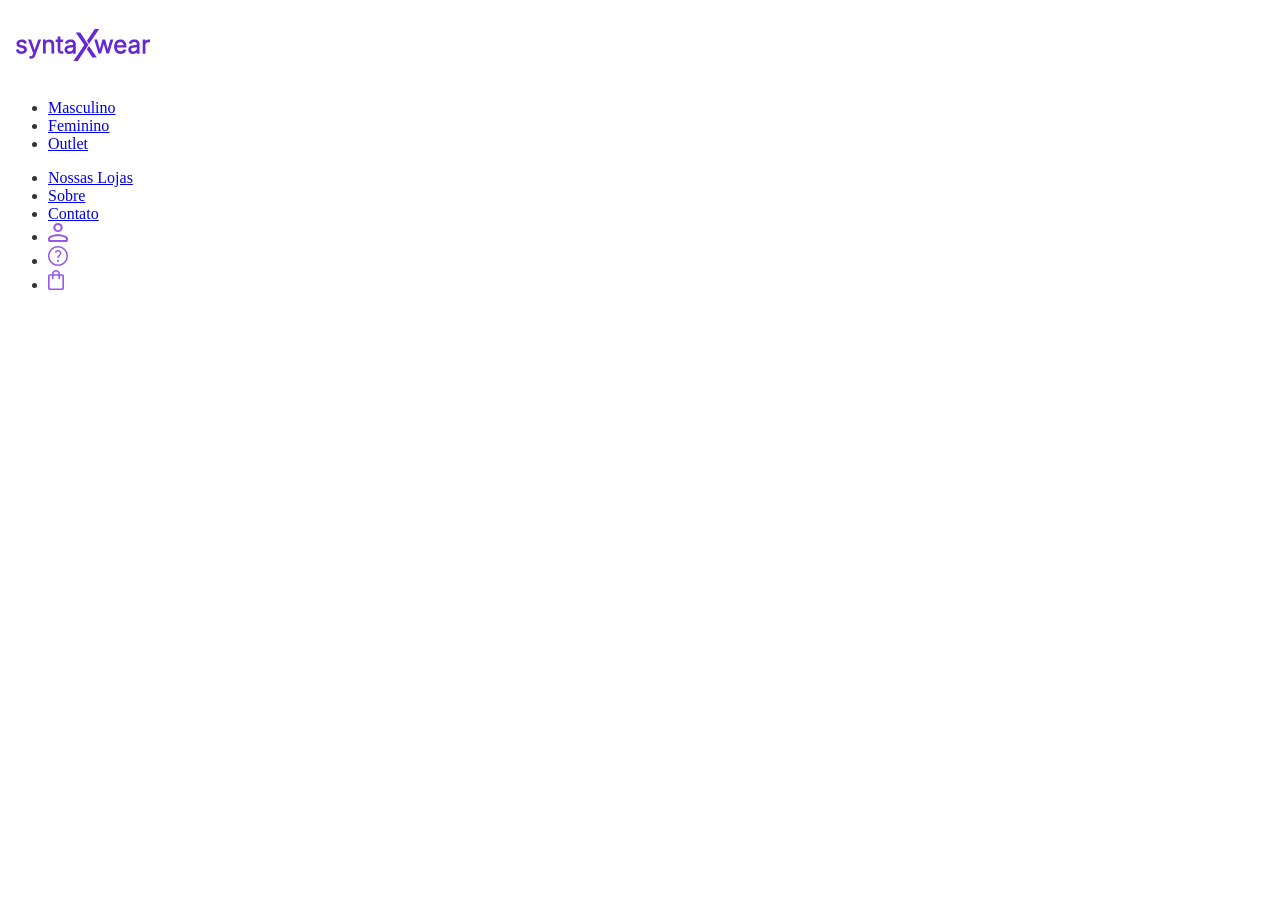
==== index.html @ de4ca4df "alteração do index" ====
<!DOCTYPE html>
<html lang="pt-br">

<head>
  <meta charset="UTF-8">
  <meta name="viewport" content="width=device-width, initial-scale=1.0">
  <title>SyntaxWear - Tênis e Moda Urbana </title>
  <link rel="stylesheet" href="/css/base.css">
  <link rel="stylesheet" href="/css/layout.css">
</head>

<body>
  <header class="site-header">
    <!-- logo e navegação -->
    <h1 class="logo">
      <a href="/" title="SyntaxWear - Tênis e Moda Urbana">
        <img src="./images/logo/logo.svg" alt="Logo da SyntaxWear -Tênis e Moda Urbana"></a>
        
    </h1>

    <nav class="nav-center" aria-label="Categorias Principais">
      <ul>
        <li><a href="#"> Masculino </a></li>
        <li><a href="#"> Feminino </a></li>
        <li><a href="#"> Outlet </a></li>
      </ul>
    </nav>

    <nav class="nav-right" aria-label="Acesso rápido">
      <ul>
        <li><a href="#"> Nossas Lojas </a></li>
        <li><a href="#"> Sobre </a></li>
        <li><a href="#"> Contato </a></li>
        <li>
          <a href="#" aria-label="Minha conta">
            <img src="./images/icons/user.svg" alt="Minha conta"> </a>
        </li>
        <li>
          <a href="#" aria-label="Ajuda"> <img src="./images/icons/help.svg" alt="Ajuda">
          </a>
        </li>
        <li>
          <a href="#" aria-label="Carrinho"> <img src="./images/icons/bag.svg" alt="Carrinho"> </a>
        </li>
      </ul>

  </header>

  <main>
    <section class="hero-section">
      <!-- seção de hero -->
    </section>

    <section class="shoe-categories">
      <!-- seção de categorias de tênis -->
    </section>

    <section class="featured-products-section">
      <!-- seção de produtos em destaque -->
    </section>
  </main>

  <footer class="site-footer">
    <!-- informções de contato e links -->
  </footer>
</body>

</html>
---- css/base.css ----
/* base.css */
body{
    font-family: var(--fonte-principal);
    color: #333333
}
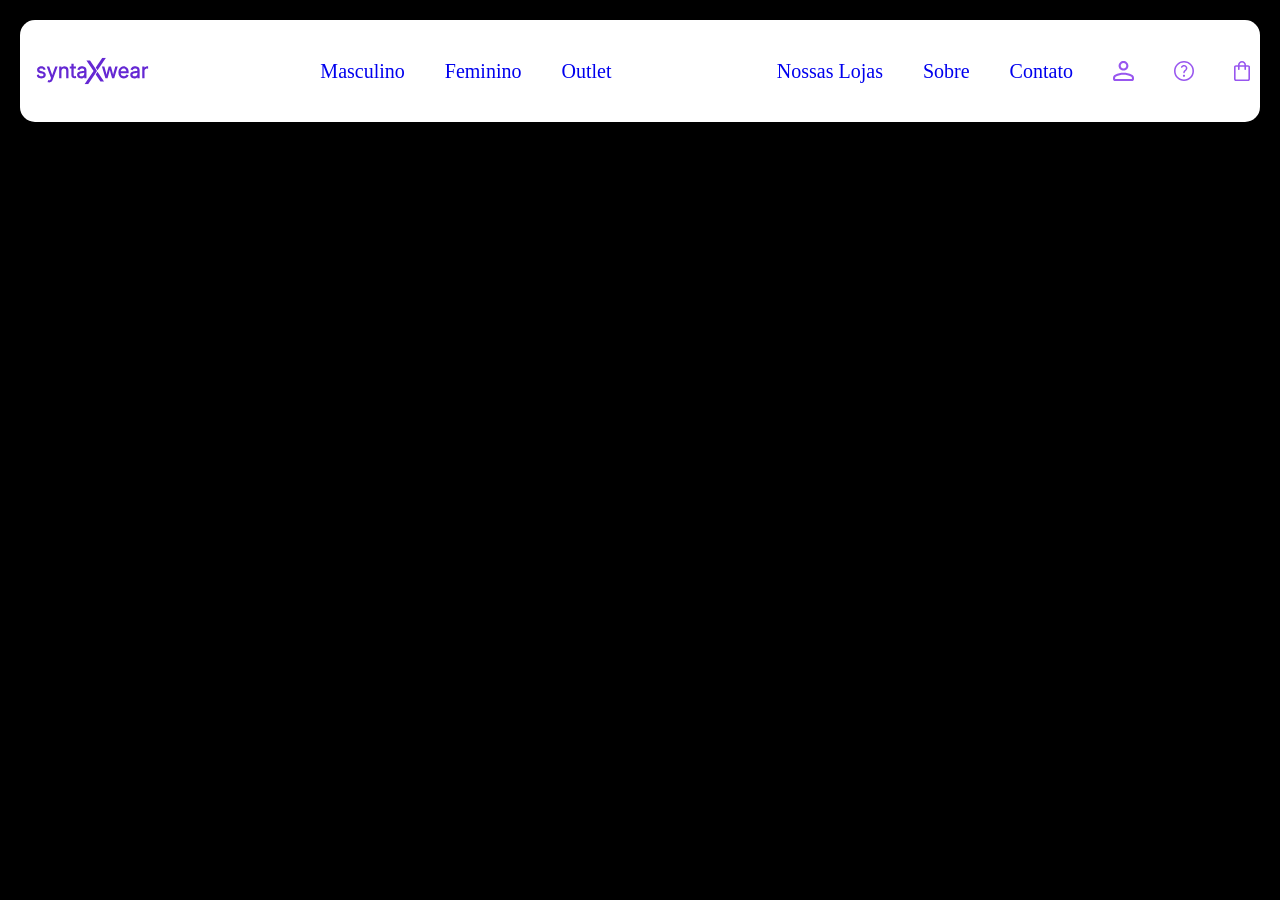
==== commit dcc33d80: "feat: adiciona header com estilização desktop" ====
--- a/index.html
+++ b/index.html
@@ -5,17 +5,19 @@
   <meta charset="UTF-8">
   <meta name="viewport" content="width=device-width, initial-scale=1.0">
   <title>SyntaxWear - Tênis e Moda Urbana </title>
-  <link rel="stylesheet" href="/css/base.css">
+  <link rel="stylesheet" href="./css/components/reset.css">
+  <link rel="stylesheet" href="./css/variables.css">
+  <link rel="stylesheet" href="./css/base.css">
   <link rel="stylesheet" href="/css/layout.css">
+  <link rel="stylesheet" href="./css/components/header.css">
 </head>
 
 <body>
-  <header class="site-header">
+  <header class="header">
     <!-- logo e navegação -->
     <h1 class="logo">
       <a href="/" title="SyntaxWear - Tênis e Moda Urbana">
-        <img src="./images/logo/logo.svg" alt="Logo da SyntaxWear -Tênis e Moda Urbana"></a>
-        
+        <img src="./images/logo/logo.svg" alt="Logo da SyntaxWear -Tênis e Moda Urbana"></a>        
     </h1>
 
     <nav class="nav-center" aria-label="Categorias Principais">
--- a/css/base.css
+++ b/css/base.css
@@ -1,5 +1,6 @@
 /* base.css */
 body{
     font-family: var(--fonte-principal);
-    color: #333333
+    color: #333333;
+    background-color: #000000;
 }
--- a/css/components/header.css
+++ b/css/components/header.css
@@ -0,0 +1,50 @@
+/* header.css */
+.header {
+  position: fixed;
+  top: 20px;
+  left: 50%;
+  transform: translateX(-50%);
+  width: calc(100% - 40px);
+  border-radius: 15px;
+  z-index: 999;
+  display: flex;
+  justify-content: space-between;
+  align-items: center;
+  padding: 20px 10px;
+  background-color:#ffff;
+}
+
+.logo img{
+    height: 40px;
+}
+
+.nav-center ul{
+      
+    display: flex;
+    gap: 2.5rem;
+}
+
+.nav-center a, 
+.nav-right a{
+    font-size: 1.25rem;
+}
+
+.nav-center a:hover, 
+.nav-right a:hover{
+    color: #fff;
+}
+
+.nav-right ul{
+    display: flex;
+    gap: 2.5rem;
+    align-items: center;
+}
+
+.nav-right img{
+    height: 20px;
+}
+
+.nav-right a:hover img{
+    opacity: 0.7;
+    
+}
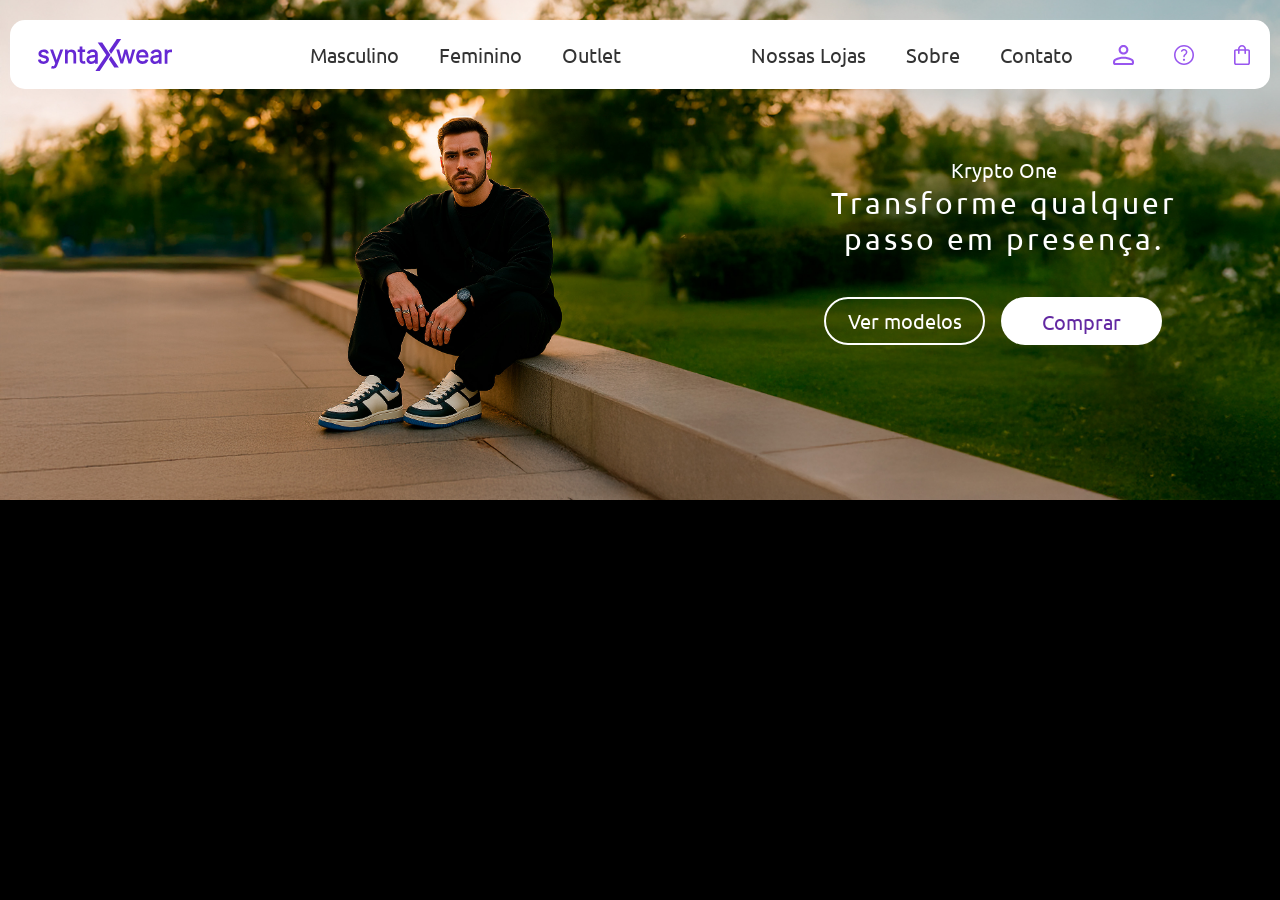
==== commit bc67aa77: "feat: adiciona o hero a página" ====
--- a/index.html
+++ b/index.html
@@ -6,10 +6,11 @@
   <meta name="viewport" content="width=device-width, initial-scale=1.0">
   <title>SyntaxWear - Tênis e Moda Urbana </title>
   <link rel="stylesheet" href="./css/components/reset.css">
-  <link rel="stylesheet" href="./css/variables.css">
+  <link rel="stylesheet" href="./css/components/variables.css">
   <link rel="stylesheet" href="./css/base.css">
   <link rel="stylesheet" href="/css/layout.css">
   <link rel="stylesheet" href="./css/components/header.css">
+  <link rel="stylesheet" href="./css/components/hero.css">
 </head>
 
 <body>
@@ -51,6 +52,18 @@
   <main>
     <section class="hero-section">
       <!-- seção de hero -->
+       <div class="hero-overlay">
+
+     
+       <div class="hero-content">
+        <span class="hero-subtitle">Krypto One</span>
+        <h2 class="hero-title">Transforme qualquer passo em presença.</h2>
+        <div class="hero-buttons">
+        <a class="btn btn-outline" href="#">Ver modelos</a>
+        <a class="btn btn-filled" href="#">Comprar</a>
+       </div>
+         </div>
+       </div>
     </section>
 
     <section class="shoe-categories">
--- a/css/components/variables.css
+++ b/css/components/variables.css
@@ -0,0 +1,5 @@
+@import url('https://fonts.googleapis.com/css2?family=Ubuntu:itial,wght@0;300;0,400;0,500;0,700;1,300;1,400;1,500;1,700&display=swap');
+
+:root {
+  --fonte-principal: 'Ubuntu', sans-serif;
+}
--- a/css/components/header.css
+++ b/css/components/header.css
@@ -4,18 +4,19 @@
   top: 20px;
   left: 50%;
   transform: translateX(-50%);
-  width: calc(100% - 40px);
+  width: 1260px;
   border-radius: 15px;
   z-index: 999;
   display: flex;
   justify-content: space-between;
   align-items: center;
-  padding: 20px 10px;
+  padding: 0.225rem 1.25rem;
   background-color:#ffff;
 }
 
 .logo img{
-    height: 40px;
+    height: 48px;
+    
 }
 
 .nav-center ul{
@@ -27,11 +28,12 @@
 .nav-center a, 
 .nav-right a{
     font-size: 1.25rem;
+    color:#333333;
 }
 
 .nav-center a:hover, 
 .nav-right a:hover{
-    color: #fff;
+    color: #eb2121;
 }
 
 .nav-right ul{
@@ -45,6 +47,18 @@
 }
 
 .nav-right a:hover img{
-    opacity: 0.7;
-    
+    opacity: 0.7;    
+}
+
+.nav-container{
+    display: flex;
+    justify-content: space-between;
+    align-items: center;
+    width: 100%;
+    flex:1;
+    margin-left: 10rem;
+}
+
+.menu-toggle{
+    display: none;
 }
--- a/css/components/hero.css
+++ b/css/components/hero.css
@@ -0,0 +1,70 @@
+/* hero.css */
+.hero-section{
+    background: url(../../images/banners/hero.jpg) no-repeat center;
+    background-size: cover;
+    height: 500px;
+    position: relative;    
+}
+
+.hero-overlay{
+   width: 100%;
+   height: 100%;
+   display: flex;
+    align-items: center;
+    justify-content: flex-end;
+    padding: 0 6rem;
+}
+
+.hero-content{
+    color: #ffffff;
+    max-width: 360px;
+    text-align: center;
+}
+
+.hero-buttons{
+    display: flex;
+    gap: 16px;
+   
+}
+.hero-content .hero-title{
+    font-size: 1.87rem;
+    margin-bottom: 40px;
+    font-weight: 400;
+    line-height: 36px;
+    letter-spacing: 3px;
+}
+
+.hero-content .hero-subtitle{
+    font-size: 1.25rem;
+    font-weight: 400;
+}
+
+.btn{
+    font-size: 1.25rem;
+    width: 161px;
+    height: 48px;
+    border-radius: 25px;
+    text-decoration: none;
+    color: #ffffff;
+    font-weight: 400;
+    padding: 10px 20px;
+    transition: background-color 0.3s, border 0.3s, color 0.3s;
+}
+
+.btn-outline{
+    border: 2px solid #ffffff;
+    background-color: transparent;
+    line-height: 23px;
+   }
+
+.btn-filled{
+    background-color: #ffffff;
+    color: #6329A2;
+}
+
+.btn:hover{
+    background-color: #6329A2;
+    color: #ffffff;
+    border-color: #6329A2;
+    opacity: 0.7;
+}
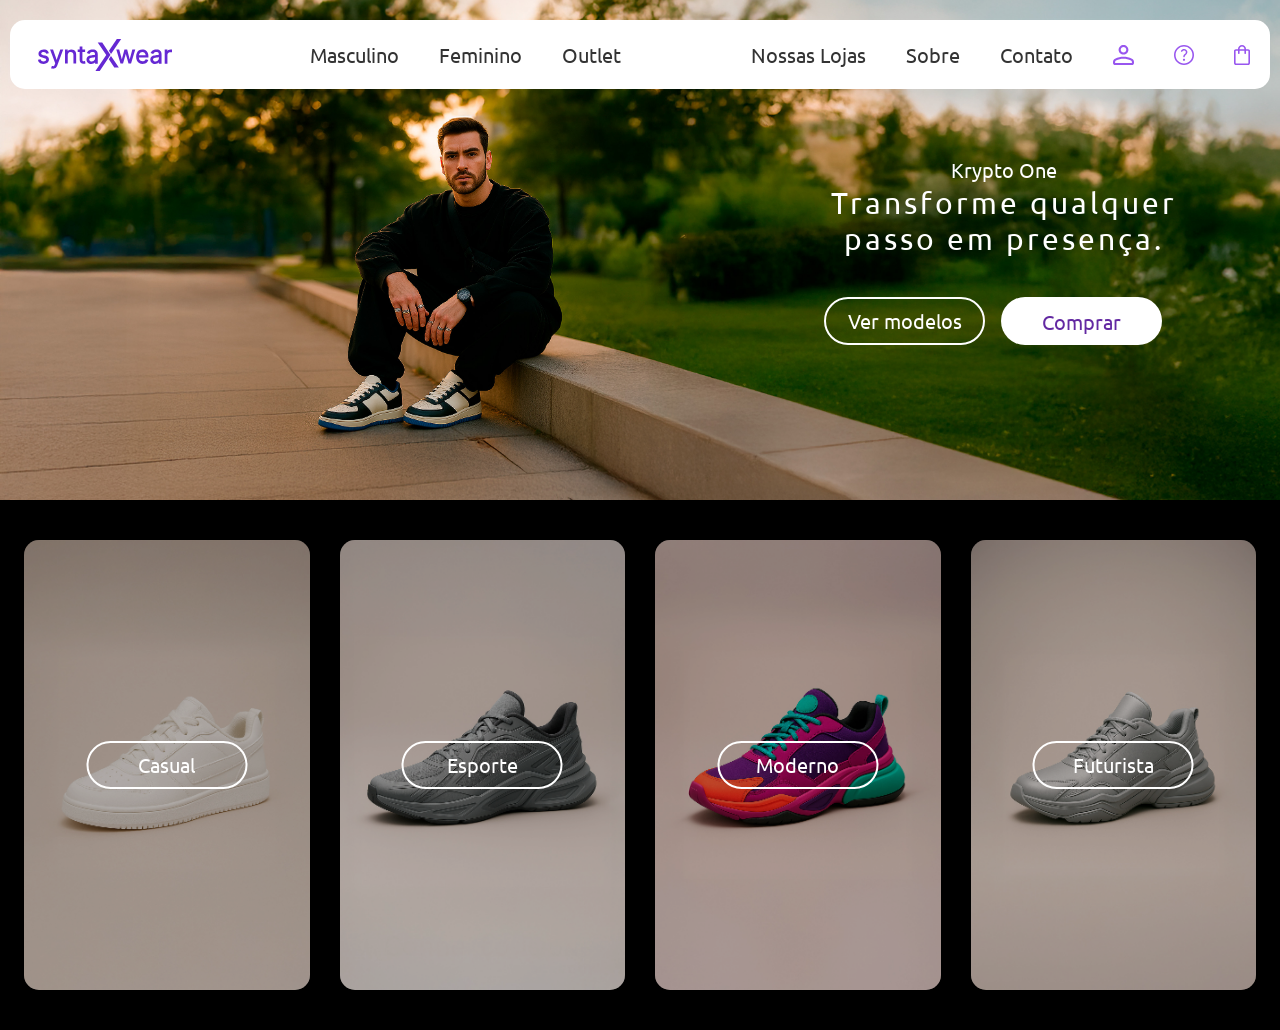
==== commit e029f97b: "alteração nos arquivos" ====
--- a/index.html
+++ b/index.html
@@ -5,12 +5,14 @@
   <meta charset="UTF-8">
   <meta name="viewport" content="width=device-width, initial-scale=1.0">
   <title>SyntaxWear - Tênis e Moda Urbana </title>
+  <meta name="description" content="Compre os melhores tênis e roupas urbanas na SyntaxWear. Descubra nossa coleção de moda urbana, com estilo e conforto para todas as ocasiões.">
   <link rel="stylesheet" href="./css/components/reset.css">
   <link rel="stylesheet" href="./css/components/variables.css">
   <link rel="stylesheet" href="./css/base.css">
   <link rel="stylesheet" href="/css/layout.css">
   <link rel="stylesheet" href="./css/components/header.css">
   <link rel="stylesheet" href="./css/components/hero.css">
+  <link rel="stylesheet" href="./css/components/product-category.css">
 </head>
 
 <body>
@@ -63,11 +65,39 @@
         <a class="btn btn-filled" href="#">Comprar</a>
        </div>
          </div>
-       </div>
+                </div>
     </section>
 
-    <section class="shoe-categories">
+    <section class="categories-section">
       <!-- seção de categorias de tênis -->
+              
+          <div class="category-card casual">
+            <a href="#" class="category-link">
+              <span class="overlay"></span>
+              <span class="category-name btn btn-outline">Casual</span>
+            </a>
+          </div> 
+
+          <div class="category-card esporte">
+            <a href="#" class="category-link">
+              <span class="overlay"></span>
+              <span class="category-name btn btn-outline">Esporte</span>
+            </a>
+          </div> 
+
+          <div class="category-card moderno">
+            <a href="#" class="category-link">
+              <span class="overlay"></span>
+              <span class="category-name btn btn-outline">Moderno</span>
+            </a>
+          </div>  
+
+          <div class="category-card futurista">
+            <a href="#" class="category-link">
+              <span class="overlay"></span>
+              <span class="category-name btn btn-outline">Futurista</span>
+            </a>
+          </div>                         
     </section>
 
     <section class="featured-products-section">
--- a/css/base.css
+++ b/css/base.css
@@ -3,4 +3,16 @@
     font-family: var(--fonte-principal);
     color: #333333;
     background-color: #000000;
-}+}
+
+.btn{
+    font-size: 1.25rem;
+    width: 161px;
+    height: 48px;
+    border-radius: 25px;
+    text-decoration: none;
+    color: #ffffff;
+    font-weight: 400;
+    padding: 10px 20px;
+    transition: background-color 0.3s, border 0.3s, color 0.3s;
+}
--- a/css/components/hero.css
+++ b/css/components/hero.css
@@ -39,17 +39,6 @@
     font-weight: 400;
 }
 
-.btn{
-    font-size: 1.25rem;
-    width: 161px;
-    height: 48px;
-    border-radius: 25px;
-    text-decoration: none;
-    color: #ffffff;
-    font-weight: 400;
-    padding: 10px 20px;
-    transition: background-color 0.3s, border 0.3s, color 0.3s;
-}
 
 .btn-outline{
     border: 2px solid #ffffff;
--- a/css/components/product-category.css
+++ b/css/components/product-category.css
@@ -0,0 +1,53 @@
+/* product-category.css */
+.categories-section{
+    padding: 40px 24px;
+    display: grid;
+    grid-template-columns: repeat(auto-fit, minmax(min(100%, 250px), 1fr));
+    gap: 30px;
+}
+
+.category-card{
+    position: relative;
+    width: 100%;
+    aspect-ratio: 317 / 500;
+    border-radius: 15px;
+    overflow: hidden;    
+}
+
+.overlay{
+    position: absolute;
+    inset: 0;
+    background-color: rgba(0, 0, 0, 0.25);
+    z-index: 1;
+}
+
+.category-name{
+    position: absolute;
+    left: 50%;
+    top: 50%;
+    transform: translate(-50%, -50%);
+    z-index: 2;
+    text-align: center;
+    
+    
+}
+
+.casual{
+    background: url(../../images/products/casual.jpg) no-repeat center;
+    background-size: cover;
+}
+
+.esporte{
+    background: url(../../images/products/esporte.jpg) no-repeat center;
+    background-size: cover;
+}
+
+.moderno{
+    background: url(../../images/products/moderno.jpg) no-repeat center;
+    background-size: cover;
+}
+
+.futurista{
+    background: url(../../images/products/futurista.jpg) no-repeat center;
+    background-size: cover;
+}
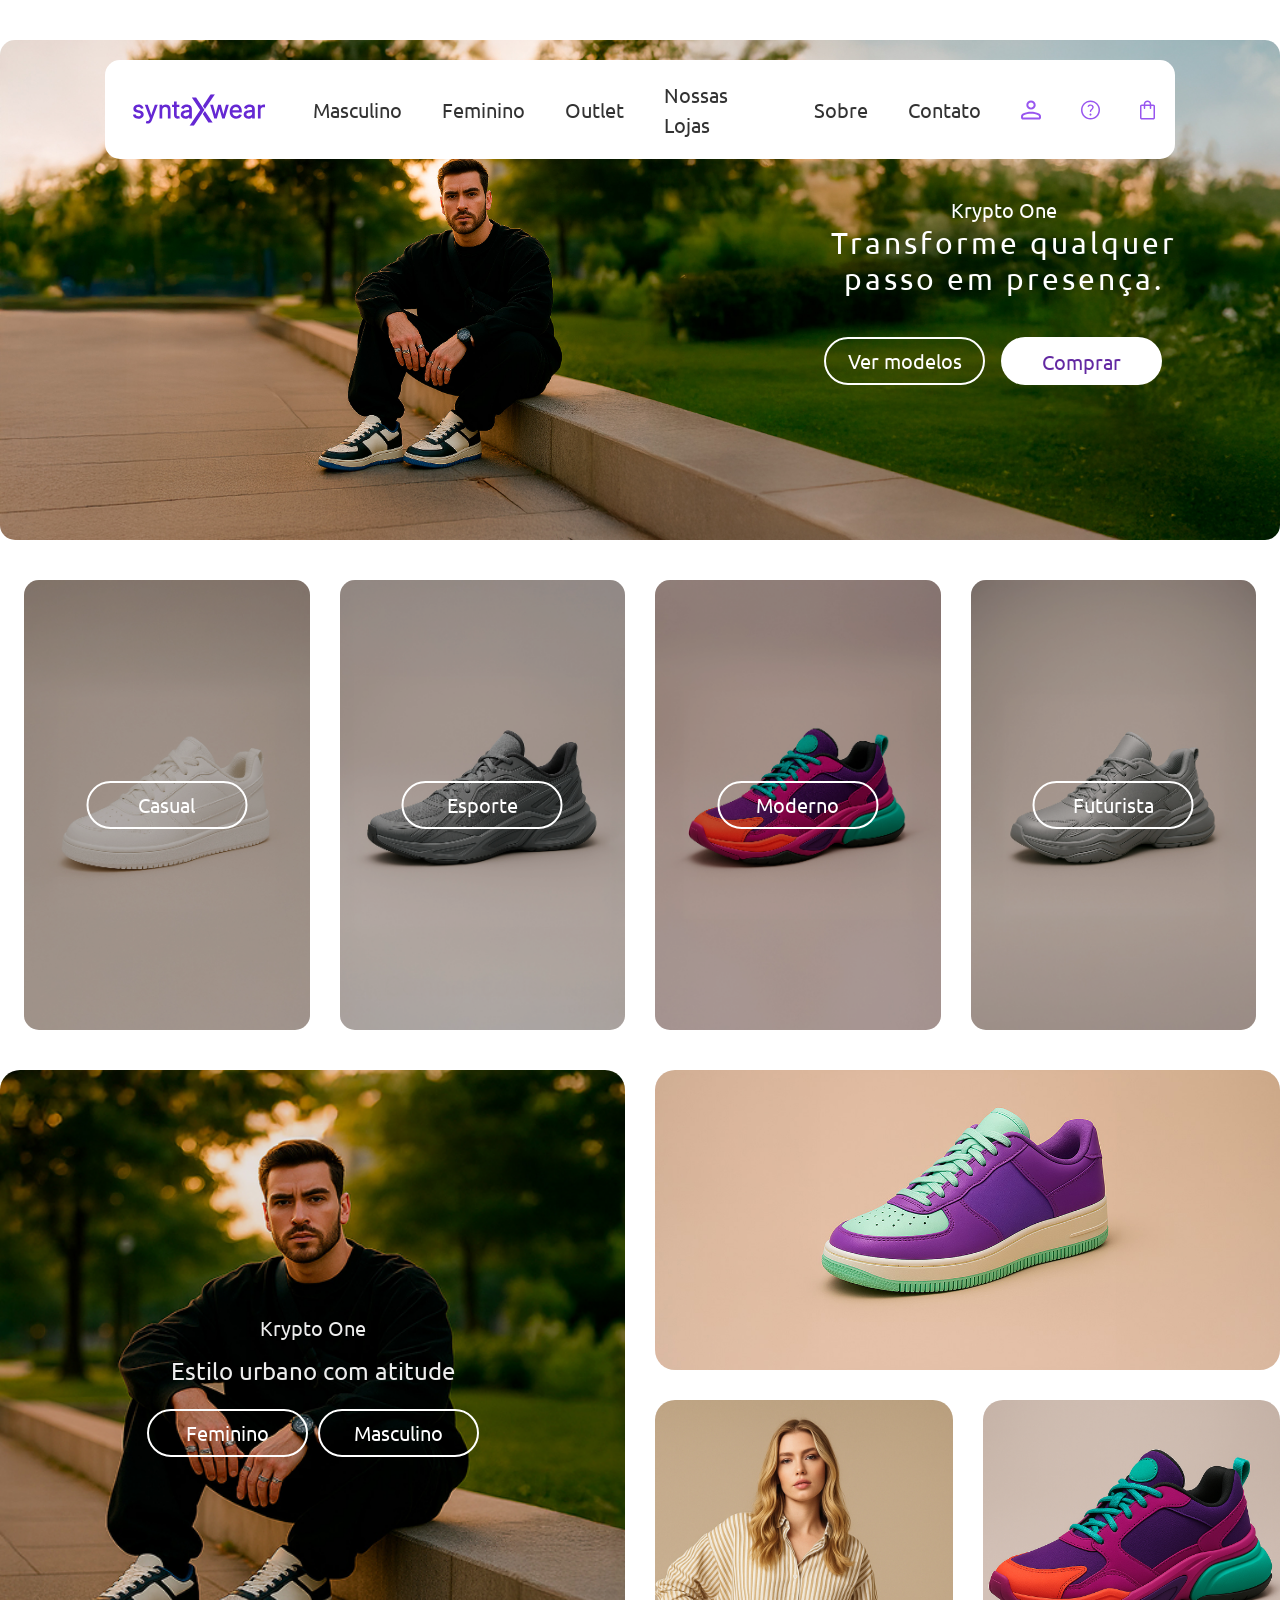
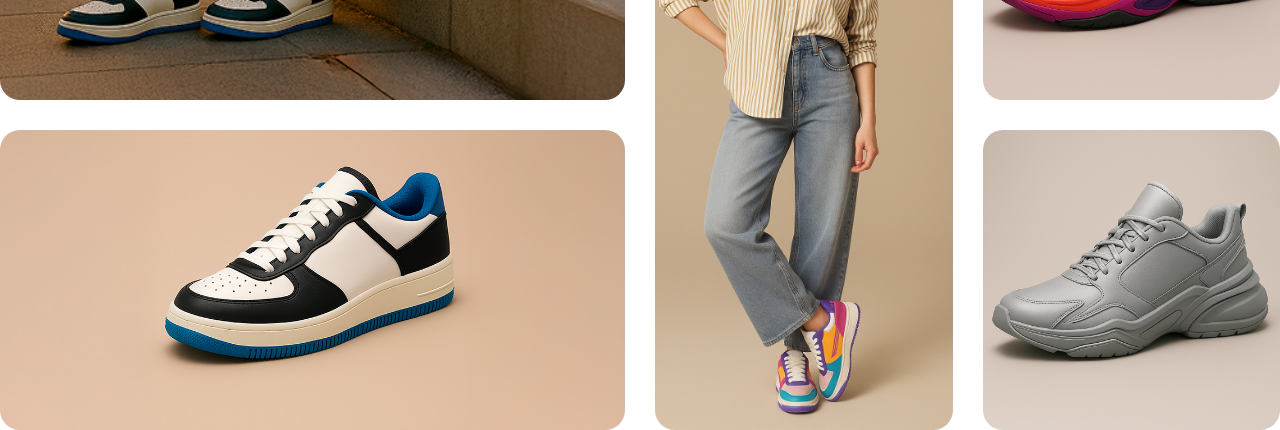
==== commit d0f48f84: "feat: adiciona a seção de grid de produtos" ====
--- a/index.html
+++ b/index.html
@@ -4,8 +4,11 @@
 <head>
   <meta charset="UTF-8">
   <meta name="viewport" content="width=device-width, initial-scale=1.0">
+
   <title>SyntaxWear - Tênis e Moda Urbana </title>
+
   <meta name="description" content="Compre os melhores tênis e roupas urbanas na SyntaxWear. Descubra nossa coleção de moda urbana, com estilo e conforto para todas as ocasiões.">
+
   <link rel="stylesheet" href="./css/components/reset.css">
   <link rel="stylesheet" href="./css/components/variables.css">
   <link rel="stylesheet" href="./css/base.css">
@@ -13,6 +16,7 @@
   <link rel="stylesheet" href="./css/components/header.css">
   <link rel="stylesheet" href="./css/components/hero.css">
   <link rel="stylesheet" href="./css/components/product-category.css">
+  <link rel="stylesheet" href="./css/components/product-grid.css">
 </head>
 
 <body>
@@ -100,8 +104,25 @@
           </div>                         
     </section>
 
-    <section class="featured-products-section">
       <!-- seção de produtos em destaque -->
+    <section class="grid-section">
+      
+       <div class="card highlight">
+         <div class="top1-content"> 
+          <h3 class="card-title">Krypto One</h3>
+          <p class="card-subtitle">Estilo urbano com atitude</p>
+          <div class="cta-group">
+            <a href="#" class="btn btn-outline">Feminino</a>
+            <a href="#" class="btn btn-outline">Masculino</a>  
+          </div>        
+         </div>
+        </div>
+
+       <div class="card sneaker-purple"></div>
+       <div class="card model"></div>
+       <div class="card sneaker-color"></div>
+       <div class="card sneaker-white"></div>
+       <div class="card sneaker-silver"></div>
     </section>
   </main>
 
--- a/css/base.css
+++ b/css/base.css
@@ -2,7 +2,13 @@
 body{
     font-family: var(--fonte-principal);
     color: #333333;
-    background-color: #000000;
+    
+}
+
+main{
+    padding: 2.5rem 0 0;
+    max-width: 1360px;
+    margin: 0 auto;
 }
 
 .btn{
--- a/css/components/header.css
+++ b/css/components/header.css
@@ -1,10 +1,10 @@
 /* header.css */
 .header {
   position: fixed;
-  top: 20px;
+  top: 60px;
   left: 50%;
   transform: translateX(-50%);
-  width: 1260px;
+  width: calc(100% - 210px);
   border-radius: 15px;
   z-index: 999;
   display: flex;
--- a/css/components/hero.css
+++ b/css/components/hero.css
@@ -3,7 +3,8 @@
     background: url(../../images/banners/hero.jpg) no-repeat center;
     background-size: cover;
     height: 500px;
-    position: relative;    
+    position: relative; 
+    border-radius: 15px;   
 }
 
 .hero-overlay{
--- a/css/components/product-grid.css
+++ b/css/components/product-grid.css
@@ -0,0 +1,84 @@
+/* product grid css */
+.card{
+    position: relative;
+    background-position: center;
+    background-size: cover;
+    background-repeat: no-repeat;
+    border-radius: 20px;
+    }
+
+
+.highlight{
+    grid-area: highlight;
+    background-image: url(../../images/products/card_imagem.jpg);
+    
+    
+}
+
+.sneaker-purple{
+    grid-area: sneaker-purple;
+    background-image: url(../../images/products/roxo-verde-grid.jpg);
+}
+   
+
+.model{
+    grid-area: model;
+    background-image: url(../../images/products/modelo-feminino.jpg);
+    
+}
+
+.sneaker-color{
+    grid-area: sneaker-color;
+    background-image: url(../../images/products/futurista-grid.jpg);
+   
+}
+
+.sneaker-white{
+    grid-area: sneaker-white;
+    background-image: url(../../images/products/preto-branco-azul-grid.jpg);
+}
+   
+
+.sneaker-silver{
+    grid-area: sneaker-silver;
+    background-image: url(../../images/products/moderno-grid.jpg);
+   
+}
+
+.grid-section{
+    display: grid;
+    grid-template-columns: repeat(4, 1fr);
+    grid-template-rows: repeat(3, 300px);
+    grid-template-areas:
+        "highlight highlight sneaker-purple sneaker-purple"
+        "highlight highlight model sneaker-color"
+        "sneaker-white sneaker-white model sneaker-silver";
+    gap: 30px;    
+}
+
+.top1-content{
+    position: absolute;
+    left: 50%;
+    top: 50%;  
+    transform: translate(-50%, -50%);
+    text-align: center;
+}
+
+.card-title{
+    color: #EDEDED;
+    font-size: 1.25rem;
+    font-weight: 400;
+    margin-bottom: 10px;
+}
+
+.card-subtitle{
+    color: #EDEDED;
+    font-size: 1.5rem;
+    font-weight: 400;
+    margin-bottom: 20px;
+}
+
+.cta-group{
+    display: flex;
+    gap: 10px;
+}
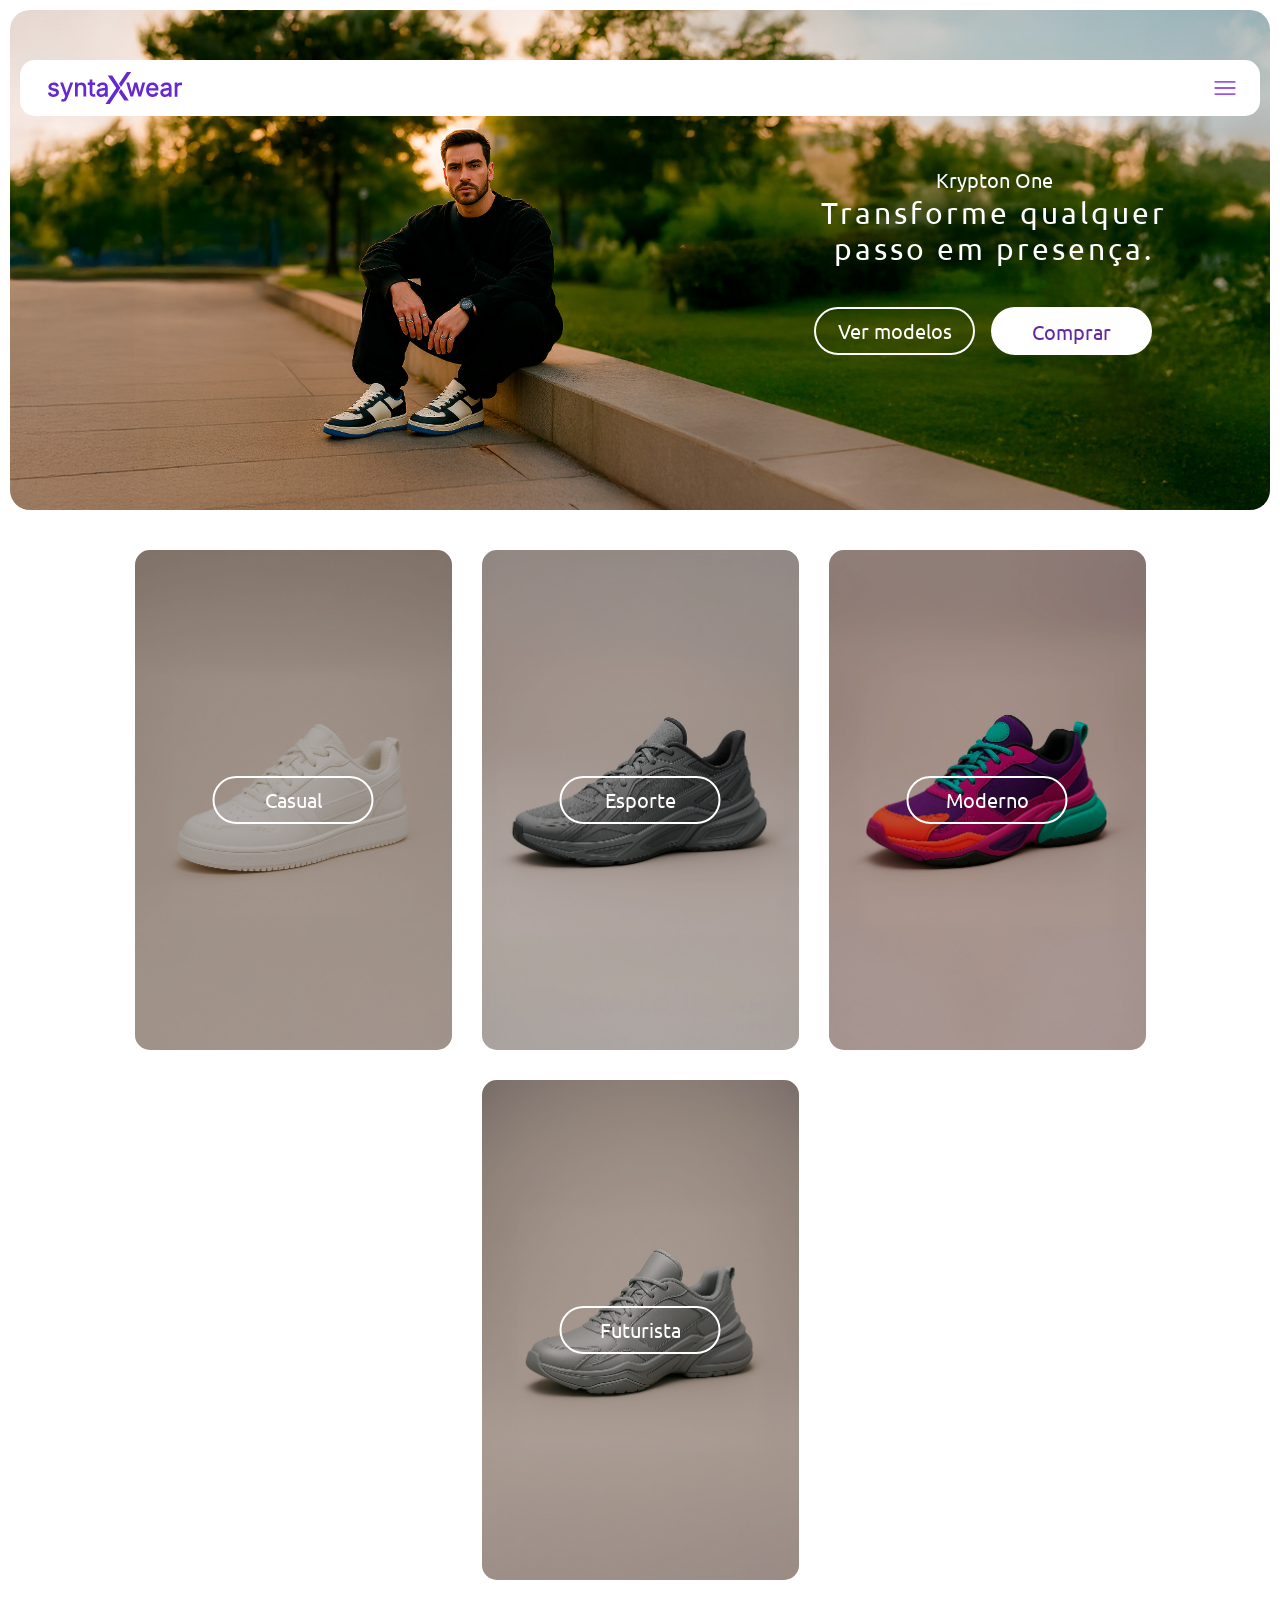
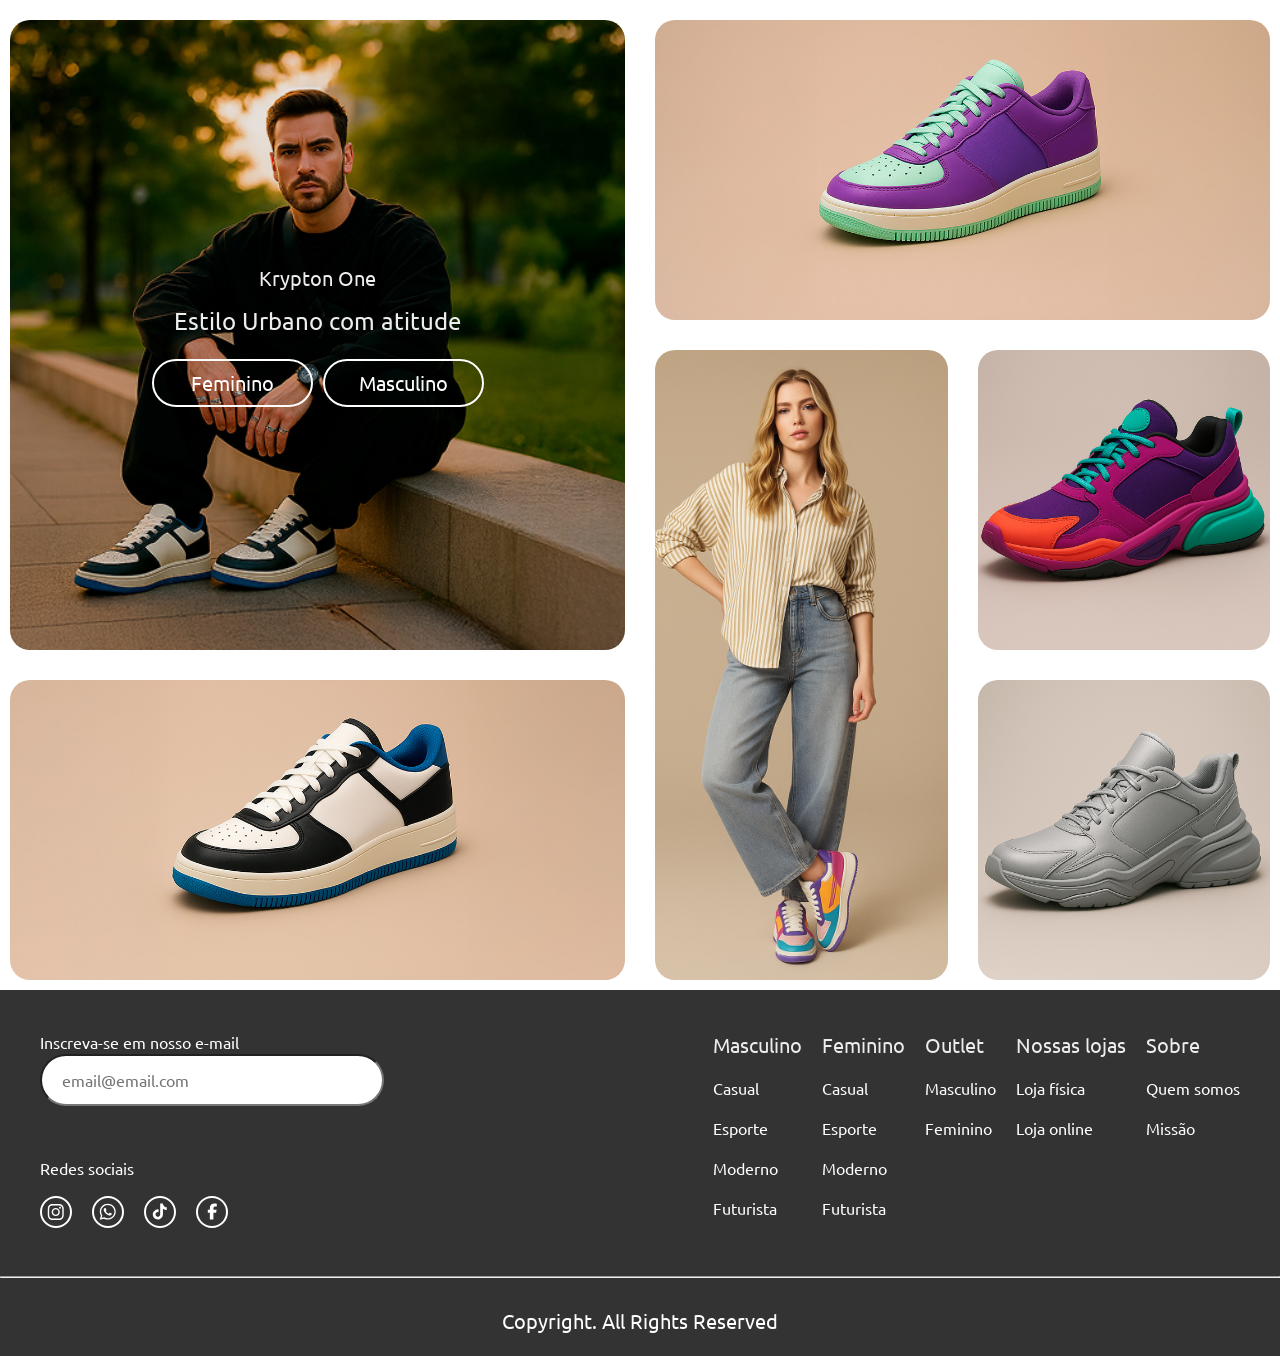
==== commit 9730e184: "feat: adiciona o rodapé" ====
--- a/index.html
+++ b/index.html
@@ -1,134 +1,203 @@
 <!DOCTYPE html>
 <html lang="pt-br">
-
-<head>
-  <meta charset="UTF-8">
-  <meta name="viewport" content="width=device-width, initial-scale=1.0">
-
-  <title>SyntaxWear - Tênis e Moda Urbana </title>
-
-  <meta name="description" content="Compre os melhores tênis e roupas urbanas na SyntaxWear. Descubra nossa coleção de moda urbana, com estilo e conforto para todas as ocasiões.">
-
-  <link rel="stylesheet" href="./css/components/reset.css">
-  <link rel="stylesheet" href="./css/components/variables.css">
-  <link rel="stylesheet" href="./css/base.css">
-  <link rel="stylesheet" href="/css/layout.css">
-  <link rel="stylesheet" href="./css/components/header.css">
-  <link rel="stylesheet" href="./css/components/hero.css">
-  <link rel="stylesheet" href="./css/components/product-category.css">
-  <link rel="stylesheet" href="./css/components/product-grid.css">
-</head>
-
-<body>
-  <header class="header">
-    <!-- logo e navegação -->
-    <h1 class="logo">
-      <a href="/" title="SyntaxWear - Tênis e Moda Urbana">
-        <img src="./images/logo/logo.svg" alt="Logo da SyntaxWear -Tênis e Moda Urbana"></a>        
-    </h1>
-
-    <nav class="nav-center" aria-label="Categorias Principais">
-      <ul>
-        <li><a href="#"> Masculino </a></li>
-        <li><a href="#"> Feminino </a></li>
-        <li><a href="#"> Outlet </a></li>
-      </ul>
-    </nav>
-
-    <nav class="nav-right" aria-label="Acesso rápido">
-      <ul>
-        <li><a href="#"> Nossas Lojas </a></li>
-        <li><a href="#"> Sobre </a></li>
-        <li><a href="#"> Contato </a></li>
-        <li>
-          <a href="#" aria-label="Minha conta">
-            <img src="./images/icons/user.svg" alt="Minha conta"> </a>
-        </li>
-        <li>
-          <a href="#" aria-label="Ajuda"> <img src="./images/icons/help.svg" alt="Ajuda">
-          </a>
-        </li>
-        <li>
-          <a href="#" aria-label="Carrinho"> <img src="./images/icons/bag.svg" alt="Carrinho"> </a>
-        </li>
-      </ul>
-
-  </header>
-
-  <main>
-    <section class="hero-section">
-      <!-- seção de hero -->
-       <div class="hero-overlay">
-
-     
-       <div class="hero-content">
-        <span class="hero-subtitle">Krypto One</span>
-        <h2 class="hero-title">Transforme qualquer passo em presença.</h2>
-        <div class="hero-buttons">
-        <a class="btn btn-outline" href="#">Ver modelos</a>
-        <a class="btn btn-filled" href="#">Comprar</a>
-       </div>
-         </div>
-                </div>
-    </section>
-
-    <section class="categories-section">
-      <!-- seção de categorias de tênis -->
-              
-          <div class="category-card casual">
-            <a href="#" class="category-link">
-              <span class="overlay"></span>
-              <span class="category-name btn btn-outline">Casual</span>
-            </a>
-          </div> 
-
-          <div class="category-card esporte">
-            <a href="#" class="category-link">
-              <span class="overlay"></span>
-              <span class="category-name btn btn-outline">Esporte</span>
-            </a>
-          </div> 
-
-          <div class="category-card moderno">
-            <a href="#" class="category-link">
-              <span class="overlay"></span>
-              <span class="category-name btn btn-outline">Moderno</span>
-            </a>
-          </div>  
-
-          <div class="category-card futurista">
-            <a href="#" class="category-link">
-              <span class="overlay"></span>
-              <span class="category-name btn btn-outline">Futurista</span>
-            </a>
-          </div>                         
-    </section>
-
-      <!-- seção de produtos em destaque -->
-    <section class="grid-section">
-      
-       <div class="card highlight">
-         <div class="top1-content"> 
-          <h3 class="card-title">Krypto One</h3>
-          <p class="card-subtitle">Estilo urbano com atitude</p>
-          <div class="cta-group">
-            <a href="#" class="btn btn-outline">Feminino</a>
-            <a href="#" class="btn btn-outline">Masculino</a>  
-          </div>        
-         </div>
-        </div>
-
-       <div class="card sneaker-purple"></div>
-       <div class="card model"></div>
-       <div class="card sneaker-color"></div>
-       <div class="card sneaker-white"></div>
-       <div class="card sneaker-silver"></div>
-    </section>
-  </main>
-
-  <footer class="site-footer">
-    <!-- informções de contato e links -->
-  </footer>
-</body>
-
-</html>+	<head>
+		<meta charset="UTF-8" />
+		<meta name="viewport" content="width=device-width, initial-scale=1.0" />
+		<title>SyntaxWear - Tênis e Sneakers Online</title>
+		<meta name="description" content="Compre os melhores tênis e sneakers online na SyntaxWear. Encontre modelos exclusivos, ofertas imperdíveis e frete grátis para todo o Brasil." />
+
+		<link rel="stylesheet" href="./css/reset.css" />
+		<link rel="stylesheet" href="./css/variables.css" />
+		<link rel="stylesheet" href="./css/base.css" />
+		<link rel="stylesheet" href="./css/layout.css" />
+
+		<link rel="stylesheet" href="./css/components/header.css" />
+		<link rel="stylesheet" href="./css/components/hero.css" />
+		<link rel="stylesheet" href="./css/components/product-category.css" />
+		<link rel="stylesheet" href="./css/components/product-grid.css" />
+		<link rel="stylesheet" href="./css/components/footer.css" />
+	</head>
+	<body>
+		<header class="header">
+			<!-- Logo e navegação -->
+			<h1 class="logo">
+				<a href="/" title="SyntaxWear - Tênis e Sneakers Online">
+					<img src="./images/logo/logo.svg" alt="SyntaxWear - Tênis e Sneakers Online" />
+				</a>
+			</h1>
+
+			<input type="checkbox" class="menu-toggle" id="menu-toggle" />
+			<label for="menu-toggle" class="menu-icon">
+				<img src="./images/icons/hamburguer.svg" alt="menu mobile" srcset="" />
+			</label>
+
+			<nav class="nav-container">
+				<nav class="nav-center" aria-label="Categorias Principais">
+					<ul>
+						<li><a href="#">Masculino</a></li>
+						<li><a href="#">Feminino</a></li>
+						<li><a href="#">Outlet</a></li>
+					</ul>
+				</nav>
+
+				<nav class="nav-right" aria-label="Acesso rápido">
+					<ul>
+						<li><a href="#">Nossas lojas</a></li>
+						<li><a href="#">Sobre</a></li>
+						<li>
+							<a href="#" aria-label="Minha conta">
+								<img src="./images/icons/user.svg" alt="Minha conta" />
+							</a>
+						</li>
+						<li>
+							<a href="#" aria-label="Ajuda">
+								<img src="./images/icons/help.svg" alt="Ajuda" />
+							</a>
+						</li>
+						<li>
+							<a href="#" aria-label="Carrinho">
+								<img src="./images/icons/bag.svg" alt="Carrinho" />
+							</a>
+						</li>
+					</ul>
+				</nav>
+			</nav>
+		</header>
+
+		<main>
+			<section class="hero-section">
+				<!-- Seção hero -->
+				<div class="hero-overlay">
+					<div class="hero-content">
+						<span class="hero-subtitle">Krypton One</span>
+						<h2 class="hero-title">Transforme qualquer passo em presença.</h2>
+						<div class="hero-buttons">
+							<a class="btn btn-outline" href="#">Ver modelos</a>
+							<a class="btn btn-filled" href="#">Comprar</a>
+						</div>
+					</div>
+				</div>
+			</section>
+
+			<section class="categories-section">
+				<!-- Seção de categorias de tênis -->
+				<div class="category-card casual">
+					<a href="#" class="category-link">
+						<span class="overlay"></span>
+						<span class="category-name btn btn-outline">Casual</span>
+					</a>
+				</div>
+				<div class="category-card esporte">
+					<a href="#" class="category-link">
+						<span class="overlay"></span>
+						<span class="category-name btn btn-outline">Esporte</span>
+					</a>
+				</div>
+				<div class="category-card moderno">
+					<a href="#" class="category-link">
+						<span class="overlay"></span>
+						<span class="category-name btn btn-outline">Moderno</span>
+					</a>
+				</div>
+				<div class="category-card futurista">
+					<a href="#" class="category-link">
+						<span class="overlay"></span>
+						<span class="category-name btn btn-outline">Futurista</span>
+					</a>
+				</div>
+			</section>
+
+			<!-- Products Grid -->
+			<section class="grid-section">
+				<div class="card highlight">
+					<div class="top1-content">
+						<h3 class="card-title">Krypton One</h3>
+						<p class="card-subtitle">Estilo Urbano com atitude</p>
+						<div class="cta-group">
+							<a href="#" class="btn btn-outline">Feminino</a>
+							<a href="#" class="btn btn-outline">Masculino</a>
+						</div>
+					</div>
+				</div>
+				<div class="card sneaker-purple"></div>
+				<div class="card model"></div>
+				<div class="card sneaker-color"></div>
+				<div class="card sneaker-white"></div>
+				<div class="card sneaker-silver"></div>
+			</section>
+		</main>
+
+		<footer class="site-footer" id="footer">
+			<div class="footer-content">
+				<div class="footer-right">
+					<form class="newsletter-form">
+						<label for="newsletter-email">Inscreva-se em nosso e-mail</label>
+						<input type="email" id="newsletter-email" placeholder="email@email.com" />
+					</form>
+					<div class="footer-social">
+						<span>Redes sociais</span>
+						<ul>
+							<li>
+								<a href="#"><img src="./images/icons/instagram.svg" alt="Instagram" /></a>
+							</li>
+							<li>
+								<a href="#"><img src="./images/icons/whatsapp.svg" alt="WhatsApp" /></a>
+							</li>
+							<li>
+								<a href="#"><img src="./images/icons/tiktok.svg" alt="TikTok" /></a>
+							</li>
+							<li>
+								<a href="#"><img src="./images/icons/facebook.svg" alt="Facebook" /></a>
+							</li>
+						</ul>
+					</div>
+				</div>
+				<nav class="footer-nav" id="footer">
+					<ul>
+						<li class="footer-item">
+							<strong>Masculino</strong>
+							<ul>
+								<li><a href="#">Casual</a></li>
+								<li><a href="#">Esporte</a></li>
+								<li><a href="#">Moderno</a></li>
+								<li><a href="#">Futurista</a></li>
+							</ul>
+						</li>
+						<li>
+							<strong>Feminino</strong>
+							<ul>
+								<li><a href="#">Casual</a></li>
+								<li><a href="#">Esporte</a></li>
+								<li><a href="#">Moderno</a></li>
+								<li><a href="#">Futurista</a></li>
+							</ul>
+						</li>
+						<li>
+							<strong>Outlet</strong>
+							<ul>
+								<li><a href="#">Masculino</a></li>
+								<li><a href="#">Feminino</a></li>
+							</ul>
+						</li>
+						<li>
+							<strong>Nossas lojas</strong>
+							<ul>
+								<li><a href="#">Loja física</a></li>
+								<li><a href="#">Loja online</a></li>
+							</ul>
+						</li>
+						<li>
+							<strong>Sobre</strong>
+							<ul>
+								<li><a href="#">Quem somos</a></li>
+								<li><a href="#">Missão</a></li>
+							</ul>
+						</li>
+					</ul>
+				</nav>
+			</div>
+			<hr />
+			<div class="footer-copy">Copyright. All Rights Reserved</div>
+		</footer>
+	</body>
+</html>
--- a/css/variables.css
+++ b/css/variables.css
@@ -0,0 +1,5 @@
+@import url('https://fonts.googleapis.com/css2?family=Ubuntu:ital,wght@0,300;0,400;0,500;0,700;1,300;1,400;1,500;1,700&display=swap');
+
+:root{
+    --fonte-principal: 'Ubuntu', sans-serif;
+}
--- a/css/base.css
+++ b/css/base.css
@@ -2,13 +2,18 @@
 body{
     font-family: var(--fonte-principal);
     color: #333333;
-    
 }
 
 main{
-    padding: 2.5rem 0 0;
+    padding: 2.5rem 0 2.5rem;
     max-width: 1360px;
     margin: 0 auto;
+}
+
+@media (max-width:1280px) {
+	main{
+		padding: 0.625rem;
+	}
 }
 
 .btn{
@@ -16,9 +21,25 @@
     width: 161px;
     height: 48px;
     border-radius: 25px;
-    text-decoration: none;
     color: #ffffff;
     font-weight: 400;
     padding: 10px 20px;
-    transition: background-color 0.3s, border 0.3s, color 0.3s;
+    transition: backgound-color 0.3s, border 0.3s;
 }
+
+.btn-outline{
+    background-color: transparent;
+    border: 2px solid #ffffff;
+    line-height: 23px;
+}
+
+.btn-filled{
+    background-color: #ffffff;
+    color: #6329A2;
+}
+
+.btn:hover{
+    background-color: #6329A2;
+    color: #ffffff;
+    border-color: #6329A2;
+}
--- a/css/components/header.css
+++ b/css/components/header.css
@@ -1,64 +1,129 @@
 /* header.css */
 .header {
-  position: fixed;
-  top: 60px;
-  left: 50%;
-  transform: translateX(-50%);
-  width: calc(100% - 210px);
-  border-radius: 15px;
-  z-index: 999;
-  display: flex;
-  justify-content: space-between;
-  align-items: center;
-  padding: 0.225rem 1.25rem;
-  background-color:#ffff;
+	position: fixed;
+	top: 60px;
+	left: 50%;
+	transform: translate(-50%);
+	width: calc(100% - 210px);
+	border-radius: 15px;
+	z-index: 999;
+	display: flex;
+	justify-content: space-between;
+	align-items: center;
+	padding: 0.265rem 1.25rem;
+	background-color: #ffffff;
 }
 
-.logo img{
-    height: 48px;
-    
+.logo img {
+	height: 48px;
 }
 
-.nav-center ul{
-      
-    display: flex;
-    gap: 2.5rem;
+.nav-center ul {
+	display: flex;
+	gap: 2.5rem;
 }
 
-.nav-center a, 
-.nav-right a{
-    font-size: 1.25rem;
-    color:#333333;
+.nav-center a,
+.nav-right a {
+	font-size: 1.25rem;
+	color: #333333;
 }
 
-.nav-center a:hover, 
-.nav-right a:hover{
-    color: #eb2121;
+.nav-center a:hover,
+.nav-right a:hover {
+	color: #7c3aed;
+}
+.nav-right ul {
+	display: flex;
+	gap: 2.5rem;
+	align-items: center;
 }
 
-.nav-right ul{
-    display: flex;
-    gap: 2.5rem;
-    align-items: center;
+.nav-right img {
+	height: 20px;
 }
 
-.nav-right img{
-    height: 20px;
-}
-
-.nav-right a:hover img{
-    opacity: 0.7;    
+.nav-right a:hover img {
+	opacity: 0.7;
 }
 
 .nav-container{
-    display: flex;
-    justify-content: space-between;
-    align-items: center;
-    width: 100%;
-    flex:1;
-    margin-left: 10rem;
+	display: flex;
+	justify-content: space-around;
+	width: 100%;
+	align-items: center;
 }
 
 .menu-toggle{
-    display: none;
+	display: none;
+}
+
+.menu-icon{
+	width: 30px;
+	height: 30px;
+	display: none;
+	cursor: pointer;
+	z-index: 1001;
+}
+
+.menu-icon img{
+	width: 100%;
+	height: 100%;
+	transition: opacity 0.3s ease;
+}
+
+.menu-icon:hover img{
+	opacity: 0.7;
+}
+
+@media (max-width: 1280px){
+	.header{
+		width: calc(100% - 40px);
+	}
+
+	.menu-icon{
+		display: block;
+	}
+
+	.nav-container{
+		position: fixed;
+		top:0;
+		right: -100%;
+		width: 200px;
+		flex-direction: column;
+		padding: 80px 20px 20px;
+		background-color: #ffffff;
+		gap: 2rem;
+		transition: right 0.3s ease;
+		align-items: flex-start;
+	}
+
+	.nav-center, .nav-right{
+		width: 100%;
+		text-align: center;
+	}
+
+	.nav-center, .nav-right{
+		width: 100%;
+		text-align: center;
+	}
+
+	.nav-center ul, .nav-right ul{
+		flex-direction: column;
+		gap: 1.5rem;
+		width: 100%;
+	}
+
+	.nav-center a, .nav-right a{
+		width: 100%;
+		border-bottom: 1px solid #eeeeee;
+		padding: 0.3rem 0;
+		font-size: 1rem;
+		display: block;
+	}
+
+	.menu-toggle:checked ~ .nav-container{
+		right: 0;
+	} 
+	
 }
--- a/css/components/hero.css
+++ b/css/components/hero.css
@@ -2,15 +2,16 @@
 .hero-section{
     background: url(../../images/banners/hero.jpg) no-repeat center;
     background-size: cover;
+
     height: 500px;
-    position: relative; 
-    border-radius: 15px;   
+    position: relative;
+    border-radius: 20px;
 }
 
 .hero-overlay{
-   width: 100%;
-   height: 100%;
-   display: flex;
+    width: 100%;
+    height: 100%;
+    display: flex;
     align-items: center;
     justify-content: flex-end;
     padding: 0 6rem;
@@ -25,8 +26,8 @@
 .hero-buttons{
     display: flex;
     gap: 16px;
-   
 }
+
 .hero-content .hero-title{
     font-size: 1.87rem;
     margin-bottom: 40px;
@@ -40,21 +41,31 @@
     font-weight: 400;
 }
 
+@media (max-width:768px) {
+	.hero-section{
+		height: 660px;
+		background-image: url(../../images/banners/hero-mobile.jpg);
+	}
 
-.btn-outline{
-    border: 2px solid #ffffff;
-    background-color: transparent;
-    line-height: 23px;
-   }
+	.hero-overlay{
+		padding: 0;
+	}
 
-.btn-filled{
-    background-color: #ffffff;
-    color: #6329A2;
-}
+	.hero-content .hero-title{
+		font-size: 1.5rem;
+	}
 
-.btn:hover{
-    background-color: #6329A2;
-    color: #ffffff;
-    border-color: #6329A2;
-    opacity: 0.7;
+	.hero-content .hero-subtitle{
+		font-size: 1.25rem;
+	}
+
+	.hero-content{
+		max-width: 330px;
+		margin: 0 auto;
+	}
+
+	.btn{
+		font-size: 1.2rem;
+	}
+
 }
--- a/css/components/product-category.css
+++ b/css/components/product-category.css
@@ -1,53 +1,59 @@
 /* product-category.css */
-.categories-section{
-    padding: 40px 24px;
-    display: grid;
-    grid-template-columns: repeat(auto-fit, minmax(min(100%, 250px), 1fr));
-    gap: 30px;
+.categories-section {
+	padding-top: 40px;
+	padding-bottom: 40px;
+	display: flex;
+	flex-wrap: wrap;
+	justify-content: center;
+	gap: 30px;
 }
 
-.category-card{
-    position: relative;
-    width: 100%;
-    aspect-ratio: 317 / 500;
-    border-radius: 15px;
-    overflow: hidden;    
+.category-card {
+	position: relative;
+	width: 317px;
+	height: 500px;
+	border-radius: 15px;
+	overflow: hidden;
 }
 
 .overlay{
-    position: absolute;
-    inset: 0;
-    background-color: rgba(0, 0, 0, 0.25);
-    z-index: 1;
+	position: absolute;
+	inset: 0;
+	background-color: rgba(0, 0, 0, 0.25);
+	z-index: 1;
 }
 
-.category-name{
-    position: absolute;
-    left: 50%;
-    top: 50%;
-    transform: translate(-50%, -50%);
-    z-index: 2;
-    text-align: center;
-    
-    
+.category-name {
+	position: absolute;
+	left: 50%;
+	top: 50%;
+	transform: translate(-50%, -50%);
+	z-index: 2;
+	text-align: center;
 }
 
-.casual{
-    background: url(../../images/products/casual.jpg) no-repeat center;
-    background-size: cover;
+.casual {
+	background: url(../../images/products/casual.jpg) no-repeat center;
+	background-size: cover;
 }
 
-.esporte{
-    background: url(../../images/products/esporte.jpg) no-repeat center;
-    background-size: cover;
+.esporte {
+	background: url(../../images/products/esporte.jpg) no-repeat center;
+	background-size: cover;
 }
 
-.moderno{
-    background: url(../../images/products/moderno.jpg) no-repeat center;
-    background-size: cover;
+.moderno {
+	background: url(../../images/products/moderno.jpg) no-repeat center;
+	background-size: cover;
+}
+	
+.futurista {
+	background: url(../../images/products/futurista.jpg) no-repeat center;
+	background-size: cover;
 }
 
-.futurista{
-    background: url(../../images/products/futurista.jpg) no-repeat center;
-    background-size: cover;
-}+@media (max-width:500px) {
+	.category-card{
+		width: 100%;
+	}
+}
--- a/css/components/product-grid.css
+++ b/css/components/product-grid.css
@@ -1,65 +1,52 @@
-/* product grid css */
-.card{
+/* product-grid.css */
+
+.card {
+	background-position: center;
+	background-size: cover;
+	background-repeat: no-repeat;
     position: relative;
-    background-position: center;
-    background-size: cover;
-    background-repeat: no-repeat;
     border-radius: 20px;
-    }
-
-
-.highlight{
-    grid-area: highlight;
-    background-image: url(../../images/products/card_imagem.jpg);
-    
-    
 }
 
-.sneaker-purple{
-    grid-area: sneaker-purple;
-    background-image: url(../../images/products/roxo-verde-grid.jpg);
+.highlight {
+	grid-area: highlight;
+	background-image: url(../../images/products/card_imagem.jpg);
 }
-   
-
-.model{
-    grid-area: model;
-    background-image: url(../../images/products/modelo-feminino.jpg);
-    
+.sneaker-purple {
+	grid-area: sneaker-purple;
+	background-image: url(../../images/products/roxo-verde-grid.jpg);
 }
-
-.sneaker-color{
-    grid-area: sneaker-color;
-    background-image: url(../../images/products/futurista-grid.jpg);
-   
+.model {
+	grid-area: model;
+	background-image: url(../../images/products/modelo-feminino.jpg);
 }
-
-.sneaker-white{
-    grid-area: sneaker-white;
-    background-image: url(../../images/products/preto-branco-azul-grid.jpg);
+.sneaker-color {
+	grid-area: sneaker-color;
+	background-image: url(../../images/products/futurista-grid.jpg);
 }
-   
-
-.sneaker-silver{
-    grid-area: sneaker-silver;
-    background-image: url(../../images/products/moderno-grid.jpg);
-   
+.sneaker-white {
+	grid-area: sneaker-white;
+	background-image: url(../../images/products/preto-branco-grid.jpg);
 }
-
-.grid-section{
-    display: grid;
-    grid-template-columns: repeat(4, 1fr);
-    grid-template-rows: repeat(3, 300px);
-    grid-template-areas:
-        "highlight highlight sneaker-purple sneaker-purple"
-        "highlight highlight model sneaker-color"
-        "sneaker-white sneaker-white model sneaker-silver";
-    gap: 30px;    
+.sneaker-silver {
+	grid-area: sneaker-silver;
+	background-image: url(../../images/products/moderno-grid.jpg);
+}
+.grid-section {
+	display: grid;
+	grid-template-columns: repeat(4, 1fr);
+	grid-template-rows: repeat(3, 300px);
+	grid-template-areas:
+		"highlight highlight sneaker-purple sneaker-purple"
+		"highlight highlight model sneaker-color"
+		"sneaker-white sneaker-white model sneaker-silver";
+	gap: 30px;
 }
 
 .top1-content{
     position: absolute;
     left: 50%;
-    top: 50%;  
+    top: 50%;
     transform: translate(-50%, -50%);
     text-align: center;
 }
@@ -81,4 +68,32 @@
 .cta-group{
     display: flex;
     gap: 10px;
+}
+
+
+@media (max-width:768px) {
+	.grid-section{
+		grid-template-columns: 1fr 1fr;
+		grid-template-rows: repeat(5, auto);
+		grid-template-areas: 
+		"highlight highlight"
+		"sneaker-white sneaker-white"
+		"model sneaker-color"
+		"model sneaker-silver"
+		"sneaker-purple sneaker-purple";
+		max-width: 100%;
+		gap: 0.625rem;
+	}
+
+	.highlight{
+		min-height: 500px;
+	}
+
+	.model{
+		min-height: 370px;
+	}
+
+	.sneaker-white, .sneaker-purple{
+		min-height: 190px;
+	}
 }
--- a/css/components/footer.css
+++ b/css/components/footer.css
@@ -0,0 +1,101 @@
+/* footer.css */
+.site-footer{
+    background-color: #333333;
+    color: #ffffff;
+}
+
+.footer-content{
+    max-width: 1360px;
+    margin: 0 auto;
+    padding: 2.5rem;
+    display: flex;
+    justify-content: space-between;
+}
+
+.footer-right{
+    display: flex;
+    flex-direction: column;
+    gap: 3.125rem;
+}
+
+.footer-nav ul{
+    display: flex;
+    gap: 20px;
+}
+
+.footer-nav ul ul{
+    display: flex;
+    flex-direction: column;
+    gap: 16px;
+    
+}
+
+.footer-nav strong{
+    color: #EDEDED;
+    font-size: 1.25rem;
+    margin-bottom: 1rem;
+    display: block;
+    font-weight: 400;
+}
+
+.footer-nav li a{
+    color: #ffffff;
+}
+
+.footer-nav li a:hover{
+    text-decoration: underline;
+}
+
+.newsletter-form{
+    display: flex;
+    flex-direction: column;
+}
+
+.newsletter-form input{
+    border-radius: 30px;
+    color: #AAAAAA;
+    padding: 0.75rem 1.25rem;
+    width: 21.5rem;
+}
+
+.footer-social span{
+    margin-bottom: 1rem;
+    display: block;
+}
+
+.footer-social ul{
+    display: flex;
+    gap: 1.25rem;
+}
+
+.footer-social li a:hover img{
+    opacity: 0.7;
+}
+
+.footer-copy{
+    font-size: 1.25rem;
+    text-align: center;
+    padding: 20px 0;
+}
+
+@media (max-width: 1000px) {
+	.footer-content{
+		flex-direction: column;
+		gap: 2rem;
+		padding: 2rem 1rem;
+	}
+
+	.footer-nav ul{
+		flex-direction: column;
+		gap: 2rem;
+	}
+
+	.footer-social ul{
+		gap: 1rem;
+	}
+
+	.footer-copy{
+		font-size: 1rem;
+		padding: 1.5rem 0 1.5rem;
+	}
+}
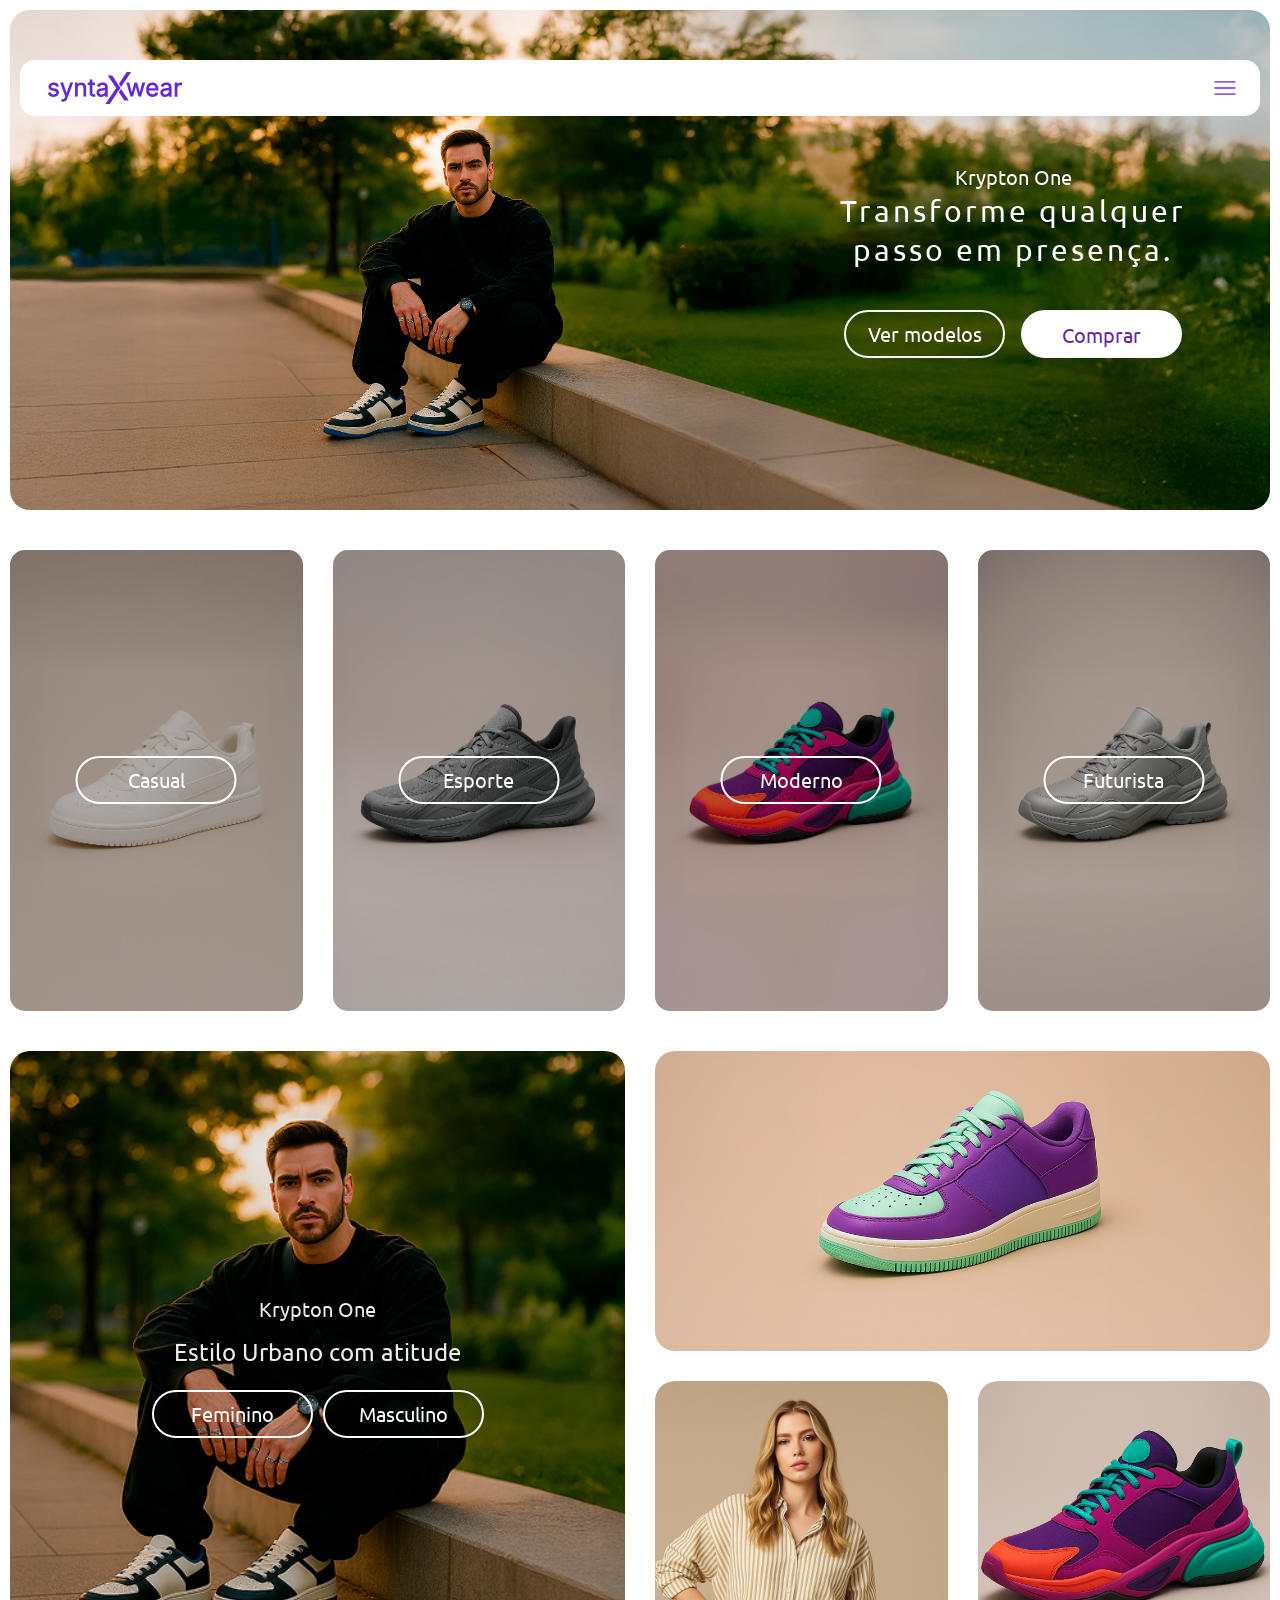
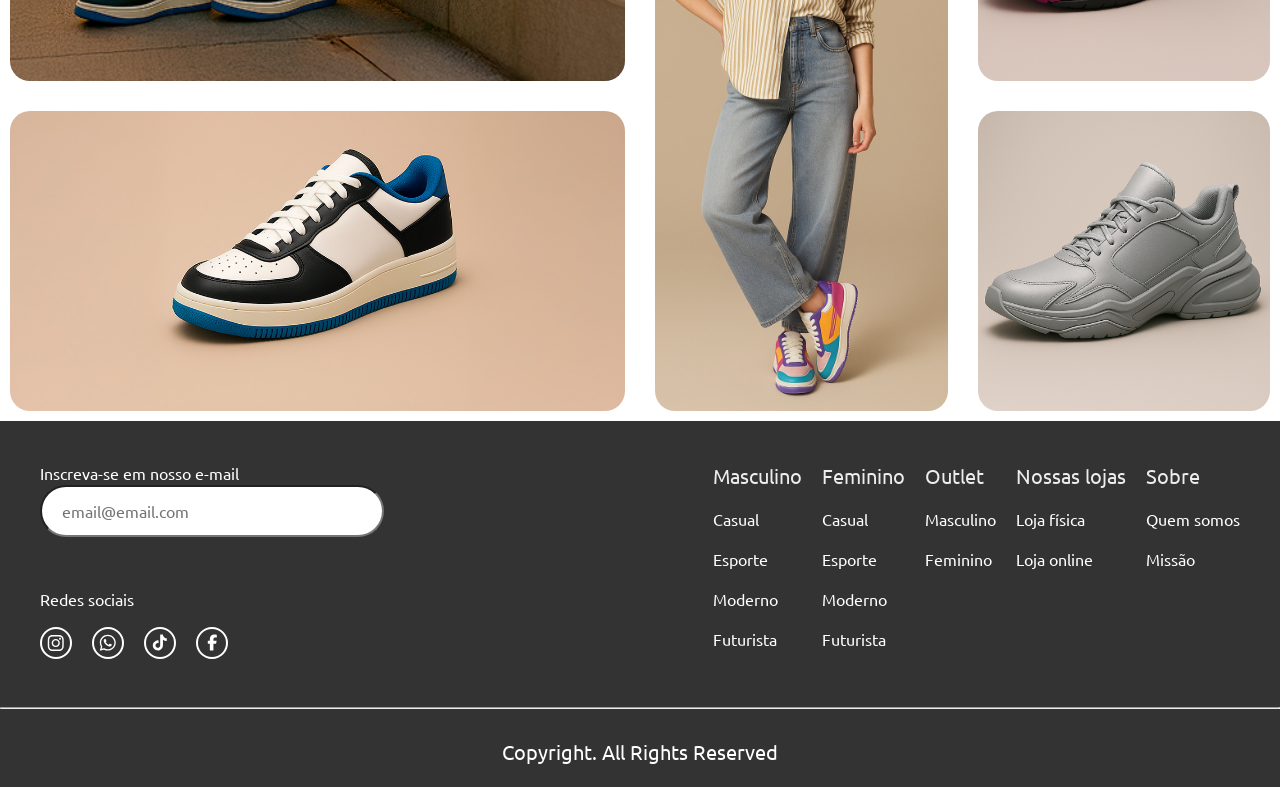
==== commit 02963d10: "Initial commit" ====
--- a/index.html
+++ b/index.html
@@ -154,7 +154,7 @@
 				</div>
 				<nav class="footer-nav" id="footer">
 					<ul>
-						<li class="footer-item">
+						<li>
 							<strong>Masculino</strong>
 							<ul>
 								<li><a href="#">Casual</a></li>
--- a/css/components/header.css
+++ b/css/components/header.css
@@ -4,7 +4,8 @@
 	top: 60px;
 	left: 50%;
 	transform: translate(-50%);
-	width: calc(100% - 210px);
+	width: 1260px;
+	width: 1260px;
 	border-radius: 15px;
 	z-index: 999;
 	display: flex;
@@ -49,9 +50,11 @@
 
 .nav-container{
 	display: flex;
-	justify-content: space-around;
+	justify-content: space-between;
 	width: 100%;
 	align-items: center;
+	flex:1;
+	margin-left: 10rem;
 }
 
 .menu-toggle{
@@ -103,11 +106,6 @@
 		text-align: center;
 	}
 
-	.nav-center, .nav-right{
-		width: 100%;
-		text-align: center;
-	}
-
 	.nav-center ul, .nav-right ul{
 		flex-direction: column;
 		gap: 1.5rem;
--- a/css/components/hero.css
+++ b/css/components/hero.css
@@ -1,71 +1,76 @@
 /* hero.css */
-.hero-section{
-    background: url(../../images/banners/hero.jpg) no-repeat center;
-    background-size: cover;
-
-    height: 500px;
-    position: relative;
-    border-radius: 20px;
+.hero-section {
+	background: url(../../images/banners/hero.jpg) no-repeat center;
+	background-size: cover;
+	height: 500px;
+	position: relative;
+	border-radius: 20px;
+	overflow: hidden;
 }
 
-.hero-overlay{
-    width: 100%;
-    height: 100%;
-    display: flex;
-    align-items: center;
-    justify-content: flex-end;
-    padding: 0 6rem;
+.hero-overlay {
+	width: 100%;
+	height: 100%;
+	display: flex;
+	align-items: center;
+	justify-content: flex-end;
+	padding: 0 clamp(1rem, 6vw, 6rem);
 }
 
-.hero-content{
-    color: #ffffff;
-    max-width: 360px;
-    text-align: center;
+.hero-content {
+	color: #ffffff;
+	max-width: 360px;
+	text-align: center;
 }
 
-.hero-buttons{
-    display: flex;
-    gap: 16px;
+.hero-buttons {
+	display: flex;
+	flex-wrap: wrap;
+	justify-content: center;
+	gap: 16px;
 }
 
-.hero-content .hero-title{
-    font-size: 1.87rem;
-    margin-bottom: 40px;
-    font-weight: 400;
-    line-height: 36px;
-    letter-spacing: 3px;
+.hero-content .hero-title {
+	font-size: 1.87rem;
+	margin-bottom: 40px;
+	font-weight: 400;
+	line-height: 1.3;
+	letter-spacing: 3px;
 }
 
-.hero-content .hero-subtitle{
-    font-size: 1.25rem;
-    font-weight: 400;
+.hero-content .hero-subtitle {
+	font-size: 1.25rem;
+	font-weight: 400;
 }
 
-@media (max-width:768px) {
-	.hero-section{
-		height: 660px;
+@media (max-width: 768px) {
+	.hero-section {
+		height: clamp(420px, 85vw, 660px);
 		background-image: url(../../images/banners/hero-mobile.jpg);
 	}
 
-	.hero-overlay{
-		padding: 0;
+	.hero-overlay {
+		justify-content: center;
+		padding: 1.5rem;
 	}
 
-	.hero-content .hero-title{
+	.hero-content .hero-title {
 		font-size: 1.5rem;
+		letter-spacing: 2px;
+		margin-bottom: 2rem;
 	}
 
-	.hero-content .hero-subtitle{
+	.hero-content .hero-subtitle {
 		font-size: 1.25rem;
 	}
 
-	.hero-content{
+	.hero-content {
+		width: 100%;
 		max-width: 330px;
-		margin: 0 auto;
 	}
 
-	.btn{
+	.hero-buttons .btn {
+		flex: 1 1 140px;
 		font-size: 1.2rem;
 	}
-
 }
--- a/css/components/product-category.css
+++ b/css/components/product-category.css
@@ -2,16 +2,15 @@
 .categories-section {
 	padding-top: 40px;
 	padding-bottom: 40px;
-	display: flex;
-	flex-wrap: wrap;
-	justify-content: center;
+	display: grid;
+	grid-template-columns: repeat(auto-fit, minmax(min(100%, 250px), 1fr));
 	gap: 30px;
 }
 
 .category-card {
 	position: relative;
-	width: 317px;
-	height: 500px;
+	min-width: 0;
+	height: clamp(300px, 36vw, 500px);
 	border-radius: 15px;
 	overflow: hidden;
 }
@@ -52,8 +51,14 @@
 	background-size: cover;
 }
 
-@media (max-width:500px) {
-	.category-card{
-		width: 100%;
+@media (max-width: 600px) {
+	.categories-section {
+		padding-top: 24px;
+		padding-bottom: 24px;
+		gap: 16px;
+	}
+
+	.category-card {
+		height: clamp(320px, 100vw, 420px);
 	}
 }
--- a/css/components/product-grid.css
+++ b/css/components/product-grid.css
@@ -71,29 +71,54 @@
 }
 
 
-@media (max-width:768px) {
-	.grid-section{
+@media (max-width: 900px) {
+	.grid-section {
 		grid-template-columns: 1fr 1fr;
 		grid-template-rows: repeat(5, auto);
-		grid-template-areas: 
+		grid-template-areas:
 		"highlight highlight"
 		"sneaker-white sneaker-white"
 		"model sneaker-color"
 		"model sneaker-silver"
 		"sneaker-purple sneaker-purple";
-		max-width: 100%;
-		gap: 0.625rem;
+		gap: 16px;
 	}
 
-	.highlight{
+	.highlight {
 		min-height: 500px;
 	}
 
-	.model{
+	.model {
 		min-height: 370px;
 	}
 
-	.sneaker-white, .sneaker-purple{
+	.sneaker-white,
+	.sneaker-purple,
+	.sneaker-color,
+	.sneaker-silver {
 		min-height: 190px;
 	}
+}
+
+@media (max-width: 480px) {
+	.grid-section {
+		grid-template-columns: 1fr;
+		grid-template-rows: none;
+		grid-template-areas:
+			"highlight"
+			"sneaker-white"
+			"model"
+			"sneaker-color"
+			"sneaker-silver"
+			"sneaker-purple";
+		gap: 12px;
+	}
+
+	.highlight {
+		min-height: 420px;
+	}
+
+	.model {
+		min-height: 320px;
+	}
 }
--- a/css/components/footer.css
+++ b/css/components/footer.css
@@ -20,14 +20,13 @@
 
 .footer-nav ul{
     display: flex;
-    gap: 20px;
+    gap: 1.25rem;
 }
 
 .footer-nav ul ul{
     display: flex;
     flex-direction: column;
-    gap: 16px;
-    
+    gap: 1rem;
 }
 
 .footer-nav strong{
